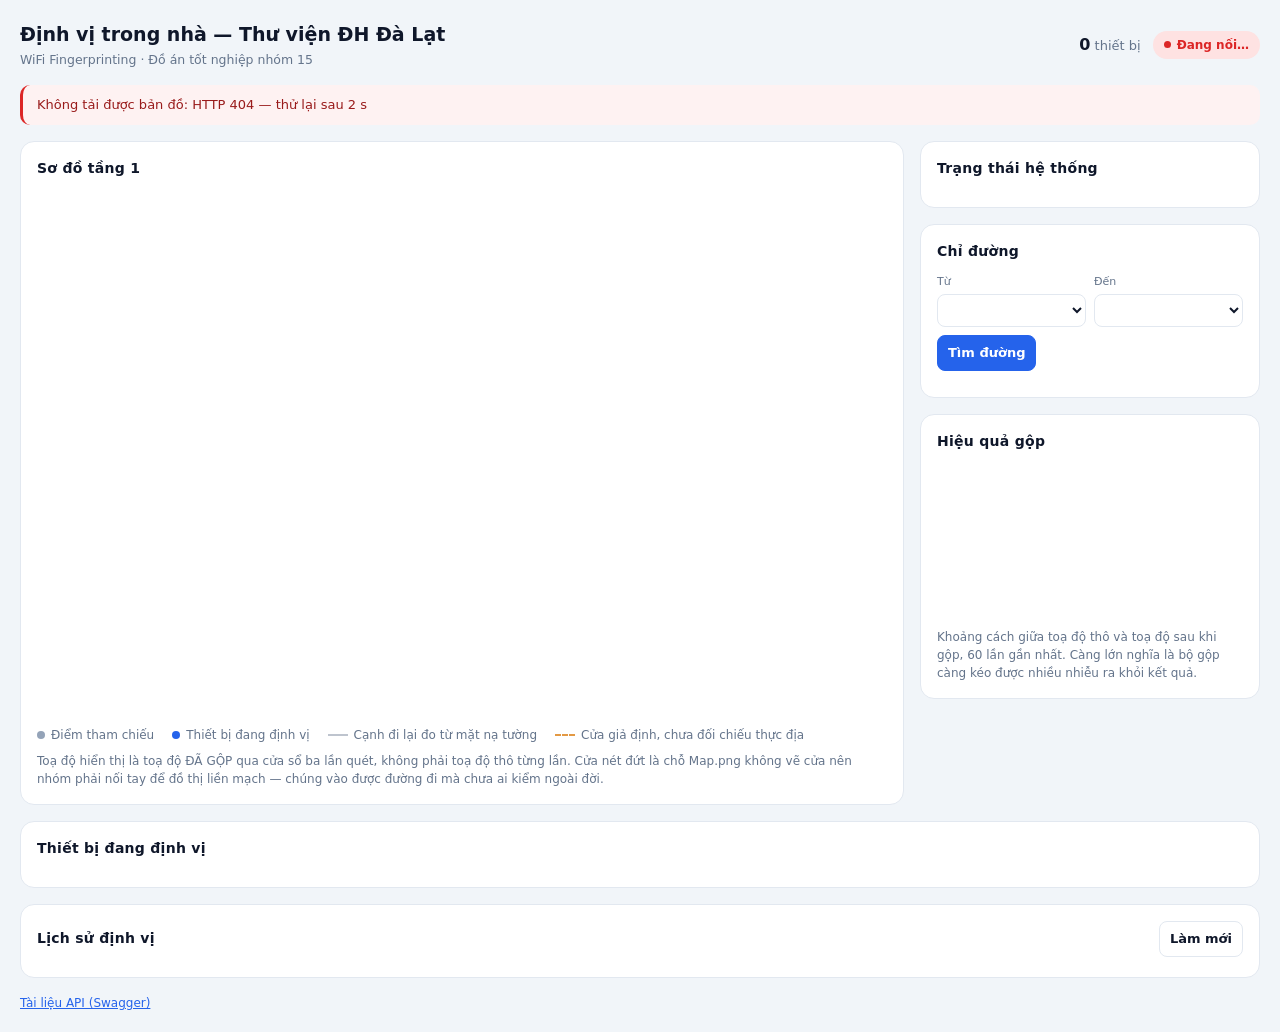
==== dashboard/index.html @ c0ff72ab "refactor(backend): bỏ WebSocket, gọn mã và kiểm thử; frontend đổi thành dashboard - Gỡ kênh WebSocke" ====
<!DOCTYPE html>
<html lang="vi">
<head>
  <meta charset="UTF-8">
  <meta name="viewport" content="width=device-width, initial-scale=1.0">
  <title>Dashboard — IPS Thư viện ĐH Đà Lạt</title>
  <link rel="stylesheet" href="src/css/style.css">
</head>
<body>
  <header class="thanh-tren">
    <div>
      <h1>Định vị trong nhà — Thư viện ĐH Đà Lạt</h1>
      <p class="phu-de">WiFi Fingerprinting · Đồ án tốt nghiệp nhóm 15</p>
    </div>
    <div class="thanh-phai">
      <span class="dem"><strong id="so-thiet-bi">0</strong> thiết bị</span>
      <span id="trang-thai-ket-noi" class="huy-hieu mat">Đang nối…</span>
    </div>
  </header>

  <p id="loi" class="bao-loi" hidden></p>

  <main>
    <section class="khung so-do-khung">
      <div class="dau-khung">
        <h2>Sơ đồ tầng 1</h2>
        <span id="pham-vi" class="ghi-chu"></span>
      </div>
      <div class="hop-canvas">
        <canvas id="so-do"></canvas>
      </div>
      <ul class="chu-giai">
        <li><span class="mau-diem"></span>Điểm tham chiếu</li>
        <li><span class="mau-thiet-bi"></span>Thiết bị đang định vị</li>
        <li><span class="mau-canh"></span>Cạnh đi lại đo từ mặt nạ tường</li>
        <li><span class="mau-cua"></span>Cửa giả định, chưa đối chiếu thực địa</li>
      </ul>
      <p class="ghi-chu">
        Toạ độ hiển thị là toạ độ ĐÃ GỘP qua cửa sổ ba lần quét, không phải toạ
        độ thô từng lần. Cửa nét đứt là chỗ Map.png không vẽ cửa nên nhóm phải nối
        tay để đồ thị liền mạch — chúng vào được đường đi mà chưa ai kiểm
        ngoài đời.
      </p>
    </section>

    <div class="cot-phai">
      <section class="khung">
        <h2>Trạng thái hệ thống</h2>
        <div id="the-he-thong" class="luoi-the"></div>
      </section>

      <section class="khung">
        <h2>Chỉ đường</h2>
        <div class="hang-chon">
          <label>Từ <select id="tu-rp"></select></label>
          <label>Đến <select id="den-rp"></select></label>
          <button id="nut-tim-duong" type="button">Tìm đường</button>
        </div>
        <p id="tom-tat-duong" class="ghi-chu"></p>
        <ol id="ket-qua-duong" class="chi-dan"></ol>
      </section>

      <section class="khung">
        <h2>Hiệu quả gộp</h2>
        <canvas id="bieu-do-gop"></canvas>
        <p class="ghi-chu">
          Khoảng cách giữa toạ độ thô và toạ độ sau khi gộp, 60 lần gần nhất.
          Càng lớn nghĩa là bộ gộp càng kéo được nhiều nhiễu ra khỏi kết quả.
        </p>
      </section>
    </div>
  </main>

  <section class="khung">
    <h2>Thiết bị đang định vị</h2>
    <div id="bang-thiet-bi" class="hop-bang"></div>
  </section>

  <section class="khung">
    <div class="dau-khung">
      <h2>Lịch sử định vị</h2>
      <button id="nut-lam-moi" type="button" class="nhe">Làm mới</button>
    </div>
    <div id="bang-lich-su" class="hop-bang"></div>
  </section>

  <footer>
    <a href="docs" target="_blank" rel="noopener">Tài liệu API (Swagger)</a>
  </footer>

  <script type="module" src="src/js/dashboard.js"></script>
</body>
</html>
---- dashboard/src/css/style.css ----
/* Web Dashboard - IPS DLU */

:root {
  --nen: #f1f5f9;
  --the: #ffffff;
  --muc: #0f172a;
  --muc-nhat: #64748b;
  --vien: #e2e8f0;
  --nhan: #2563eb;
  --cam: #e08a1e;
  --do: #dc2626;
  --xanh: #16a34a;
}

* { box-sizing: border-box; }

body {
  margin: 0;
  padding: 20px;
  font: 14px/1.5 system-ui, -apple-system, "Segoe UI", sans-serif;
  background: var(--nen);
  color: var(--muc);
}

h1 { margin: 0; font-size: 19px; }
h2 { margin: 0 0 12px; font-size: 14px; letter-spacing: 0.02em; }

.phu-de { margin: 2px 0 0; color: var(--muc-nhat); font-size: 12.5px; }

.thanh-tren {
  display: flex;
  flex-wrap: wrap;
  gap: 12px;
  align-items: center;
  justify-content: space-between;
  margin-bottom: 16px;
}

.thanh-phai { display: flex; align-items: center; gap: 12px; }
.dem { color: var(--muc-nhat); font-size: 13px; }
.dem strong { color: var(--muc); font-size: 16px; }

.huy-hieu {
  display: inline-flex;
  align-items: center;
  gap: 6px;
  padding: 5px 11px;
  border-radius: 999px;
  font-size: 12px;
  font-weight: 600;
}
.huy-hieu::before {
  content: "";
  width: 7px;
  height: 7px;
  border-radius: 50%;
  background: currentColor;
}
.huy-hieu.noi { background: #dcfce7; color: var(--xanh); }
.huy-hieu.mat { background: #fee2e2; color: var(--do); }

.bao-loi {
  margin: 0 0 16px;
  padding: 10px 14px;
  border-radius: 10px;
  border-left: 3px solid var(--do);
  background: #fef2f2;
  color: #991b1b;
  font-size: 13px;
}

/* Hai cột trên màn rộng, xếp chồng trên màn hẹp. minmax(0, ...) là bắt buộc:
   mặc định của grid là min-content nên canvas không co lại được. */
main {
  display: grid;
  grid-template-columns: minmax(0, 1fr) 340px;
  gap: 16px;
  align-items: start;
  margin-bottom: 16px;
}

@media (max-width: 940px) {
  main { grid-template-columns: minmax(0, 1fr); }
}

.khung {
  background: var(--the);
  border: 1px solid var(--vien);
  border-radius: 14px;
  padding: 16px;
  margin-bottom: 16px;
}
main > .khung, main .cot-phai > .khung:last-child { margin-bottom: 0; }

.dau-khung {
  display: flex;
  flex-wrap: wrap;
  gap: 8px;
  align-items: baseline;
  justify-content: space-between;
}
.dau-khung h2 { margin-bottom: 12px; }

.ghi-chu { margin: 8px 0 0; color: var(--muc-nhat); font-size: 12px; }

.hop-canvas { line-height: 0; }

/* Chú giải sơ đồ. Mẫu màu phải khớp hằng MAU trong js/map-renderer.js —
   lệch một chỗ là chú giải nói sai về chính hình ngay trên nó. */
.chu-giai {
  display: flex;
  flex-wrap: wrap;
  gap: 6px 18px;
  margin: 10px 0 0;
  padding: 0;
  list-style: none;
  color: var(--muc-nhat);
  font-size: 12px;
}
.chu-giai li { display: flex; align-items: center; gap: 6px; }
.chu-giai span { flex: none; }
/* Mỗi mẫu một khối tự chứa, không gộp selector: gộp thì màu của một lớp nằm
   ở khối khác với hình dạng của nó, test đối chiếu màu không đọc được. */
.mau-diem { width: 8px; height: 8px; border-radius: 50%; background: #94a3b8; }
.mau-thiet-bi { width: 8px; height: 8px; border-radius: 50%; background: #2563eb; }
.mau-canh { width: 20px; height: 0; border-top: 2px solid rgba(100, 116, 139, 0.42); }
.mau-cua { width: 20px; height: 0; border-top: 2px dashed rgba(217, 119, 6, 0.75); }
#so-do { max-width: 100%; }

.luoi-the { display: grid; grid-template-columns: 1fr 1fr; gap: 10px; }

.the-so-lieu {
  display: flex;
  flex-direction: column;
  gap: 2px;
  padding: 10px 12px;
  border-radius: 10px;
  background: var(--nen);
}
.the-so-lieu .nhan { font-size: 11px; color: var(--muc-nhat); }
.the-so-lieu .gia-tri { font-size: 16px; }
.the-so-lieu .phu { font-size: 11px; color: var(--muc-nhat); }

.hang-chon {
  display: flex;
  flex-wrap: wrap;
  gap: 8px;
  align-items: end;
}
.hang-chon label {
  display: flex;
  flex: 1 1 130px;
  flex-direction: column;
  gap: 4px;
  font-size: 11px;
  color: var(--muc-nhat);
}

select, button {
  font: inherit;
  padding: 7px 10px;
  border: 1px solid var(--vien);
  border-radius: 8px;
  background: var(--the);
  color: var(--muc);
}
select { width: 100%; font-size: 13px; }

button {
  background: var(--nhan);
  border-color: var(--nhan);
  color: #fff;
  font-size: 13px;
  font-weight: 600;
  cursor: pointer;
}
button:hover { filter: brightness(1.08); }
button.nhe { background: var(--the); border-color: var(--vien); color: var(--muc); }

.chi-dan { margin: 10px 0 0; padding-left: 20px; }
.chi-dan li { margin-bottom: 7px; font-size: 13px; }
.buoc-chinh { font-weight: 600; }
.buoc-den { color: var(--muc-nhat); margin-left: 5px; }

/* Bảng rộng phải tự cuộn ngang bên trong khung, không đẩy cả trang trượt. */
.hop-bang { overflow-x: auto; }

table { width: 100%; border-collapse: collapse; font-size: 13px; }
th, td {
  padding: 7px 10px;
  text-align: left;
  border-bottom: 1px solid var(--vien);
  white-space: nowrap;
}
th { font-size: 11px; color: var(--muc-nhat); font-weight: 600; }
tbody tr:last-child td { border-bottom: none; }

/* Chữ số đều bề rộng: cột toạ độ nhảy qua nhảy lại mỗi lần cập nhật nếu
   chữ số rộng hẹp khác nhau. */
.so { text-align: right; font-variant-numeric: tabular-nums; }

.trong { margin: 4px 0; color: var(--muc-nhat); font-size: 13px; }

footer { margin-top: 4px; font-size: 12px; }
footer a { color: var(--nhan); }
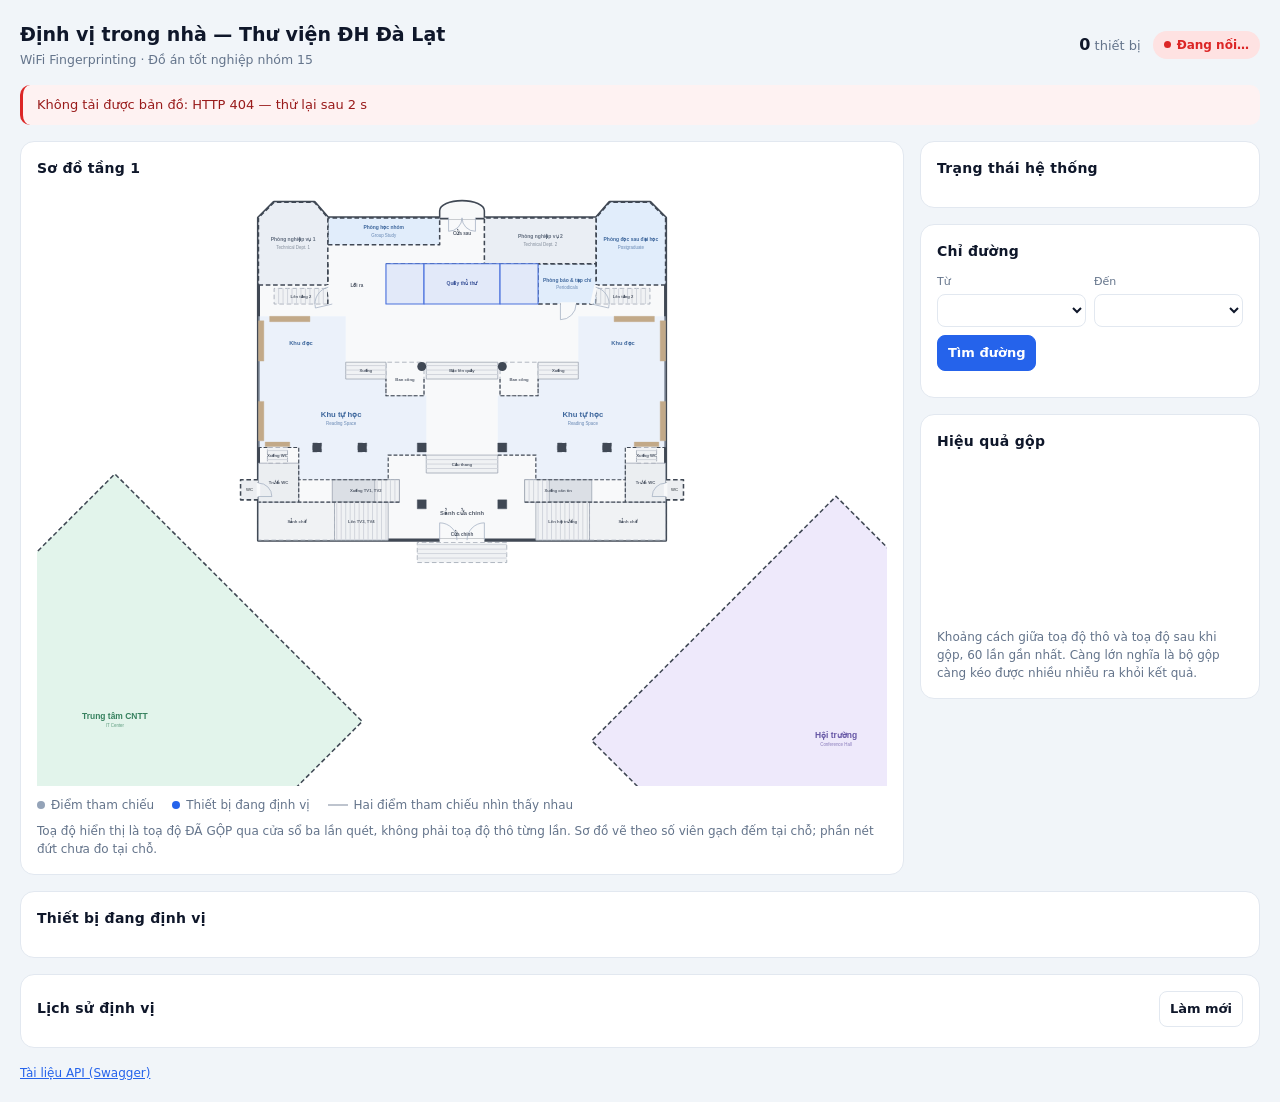
==== commit 41881235: "feat(map): chỉ đường theo sơ đồ đếm gạch, đích toạ độ, đo độ trễ máy chủ - tools/luoi_di_lai.py dựng" ====
--- a/dashboard/index.html
+++ b/dashboard/index.html
@@ -32,14 +32,12 @@
       <ul class="chu-giai">
         <li><span class="mau-diem"></span>Điểm tham chiếu</li>
         <li><span class="mau-thiet-bi"></span>Thiết bị đang định vị</li>
-        <li><span class="mau-canh"></span>Cạnh đi lại đo từ mặt nạ tường</li>
-        <li><span class="mau-cua"></span>Cửa giả định, chưa đối chiếu thực địa</li>
+        <li><span class="mau-canh"></span>Hai điểm tham chiếu nhìn thấy nhau</li>
       </ul>
       <p class="ghi-chu">
         Toạ độ hiển thị là toạ độ ĐÃ GỘP qua cửa sổ ba lần quét, không phải toạ
-        độ thô từng lần. Cửa nét đứt là chỗ Map.png không vẽ cửa nên nhóm phải nối
-        tay để đồ thị liền mạch — chúng vào được đường đi mà chưa ai kiểm
-        ngoài đời.
+        độ thô từng lần. Sơ đồ vẽ theo số viên gạch đếm tại chỗ; phần nét đứt
+        chưa đo tại chỗ.
       </p>
     </section>
 
--- a/dashboard/src/css/style.css
+++ b/dashboard/src/css/style.css
@@ -124,7 +124,6 @@
 .mau-diem { width: 8px; height: 8px; border-radius: 50%; background: #94a3b8; }
 .mau-thiet-bi { width: 8px; height: 8px; border-radius: 50%; background: #2563eb; }
 .mau-canh { width: 20px; height: 0; border-top: 2px solid rgba(100, 116, 139, 0.42); }
-.mau-cua { width: 20px; height: 0; border-top: 2px dashed rgba(217, 119, 6, 0.75); }
 #so-do { max-width: 100%; }
 
 .luoi-the { display: grid; grid-template-columns: 1fr 1fr; gap: 10px; }
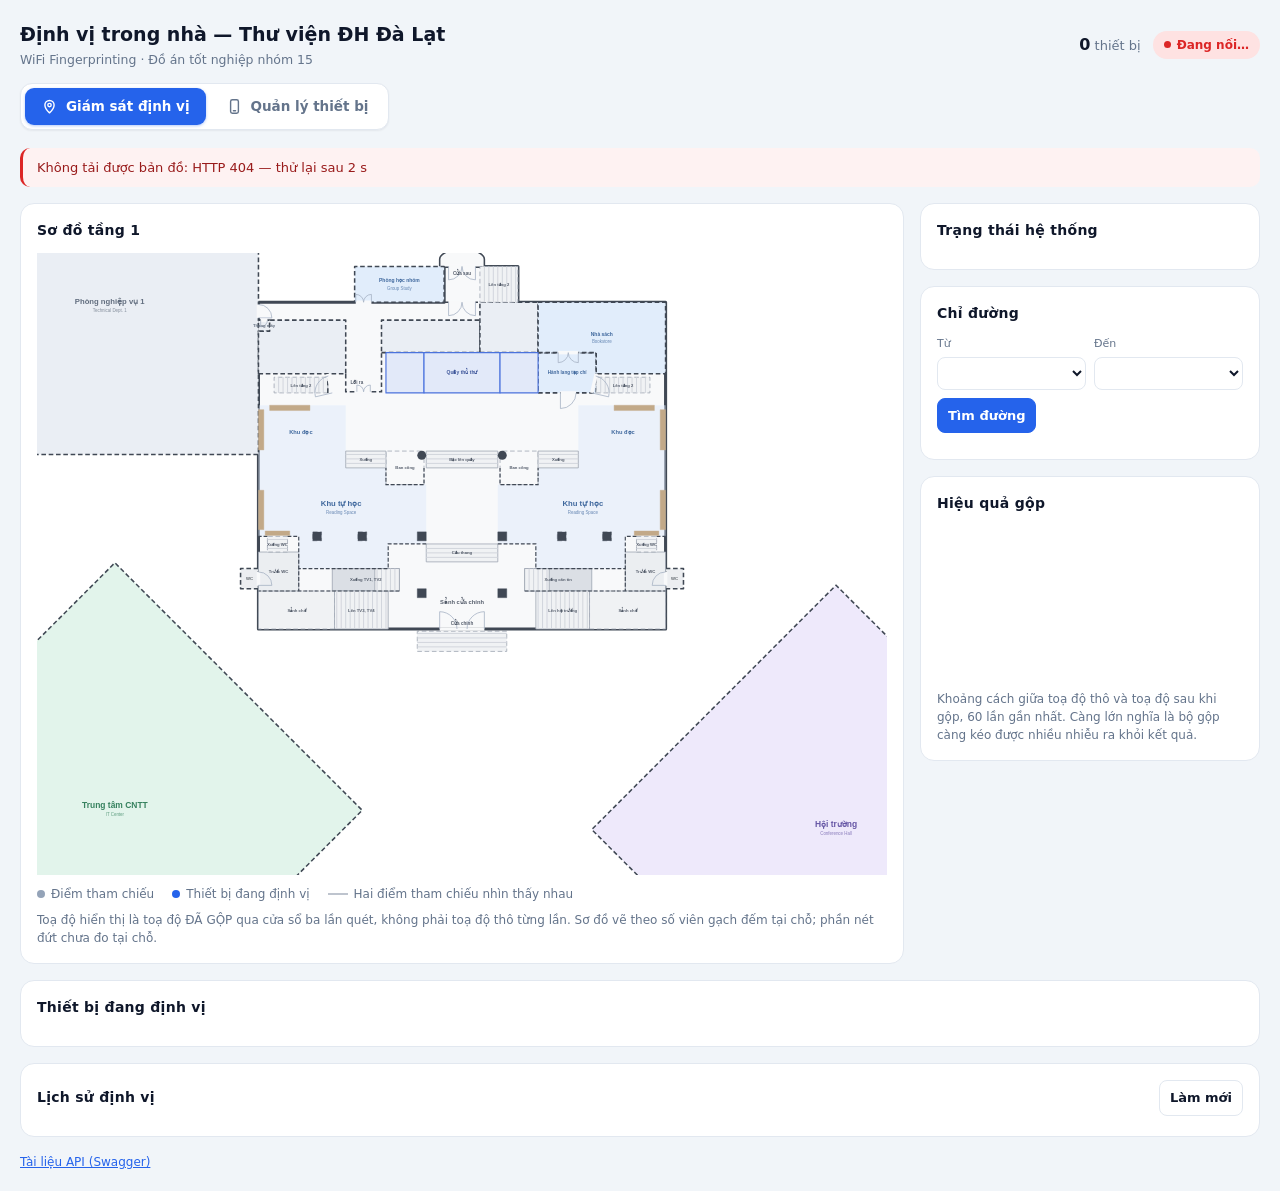
==== commit dc61cc3e: "feat(dashboard): trang Quản lý thiết bị, theo dõi AP lạ điện thoại bắt được, thanh chuyển trang và f" ====
--- a/dashboard/index.html
+++ b/dashboard/index.html
@@ -4,6 +4,7 @@
   <meta charset="UTF-8">
   <meta name="viewport" content="width=device-width, initial-scale=1.0">
   <title>Dashboard — IPS Thư viện ĐH Đà Lạt</title>
+  <link rel="icon" href="favicon.svg" type="image/svg+xml">
   <link rel="stylesheet" href="src/css/style.css">
 </head>
 <body>
@@ -17,6 +18,17 @@
       <span id="trang-thai-ket-noi" class="huy-hieu mat">Đang nối…</span>
     </div>
   </header>
+
+  <nav class="dieu-huong" aria-label="Chuyển trang">
+    <a href="./" aria-current="page">
+      <svg viewBox="0 0 24 24" aria-hidden="true"><path d="M12 21s-6.5-5.6-6.5-11a6.5 6.5 0 0 1 13 0c0 5.4-6.5 11-6.5 11z"/><circle cx="12" cy="10" r="2.4"/></svg>
+      <span>Giám sát định vị</span>
+    </a>
+    <a href="quan-ly.html">
+      <svg viewBox="0 0 24 24" aria-hidden="true"><rect x="6.5" y="2.5" width="11" height="19" rx="2.5"/><path d="M10.5 18h3"/></svg>
+      <span>Quản lý thiết bị</span>
+    </a>
+  </nav>
 
   <p id="loi" class="bao-loi" hidden></p>
 
--- a/dashboard/src/css/style.css
+++ b/dashboard/src/css/style.css
@@ -202,3 +202,68 @@
 
 footer { margin-top: 4px; font-size: 12px; }
 footer a { color: var(--nhan); }
+
+/* Chuyển giữa trang giám sát và trang quản lý: hai nút dính liền, trang đang xem tô đặc. */
+.dieu-huong {
+  display: inline-flex;
+  gap: 4px;
+  margin: -2px 0 18px;
+  padding: 4px;
+  border: 1px solid var(--vien);
+  border-radius: 12px;
+  background: var(--the);
+  box-shadow: 0 1px 2px rgba(15, 23, 42, 0.06);
+}
+.dieu-huong a {
+  display: inline-flex;
+  align-items: center;
+  justify-content: center;
+  gap: 8px;
+  padding: 8px 16px;
+  border-radius: 9px;
+  color: var(--muc-nhat);
+  font-size: 13.5px;
+  font-weight: 600;
+  text-decoration: none;
+  white-space: nowrap;
+  transition: background-color 0.15s, color 0.15s;
+}
+.dieu-huong svg {
+  width: 17px;
+  height: 17px;
+  fill: none;
+  stroke: currentColor;
+  stroke-width: 2;
+  stroke-linecap: round;
+  stroke-linejoin: round;
+}
+.dieu-huong a:hover { background: var(--nen); color: var(--muc); }
+.dieu-huong a:focus-visible { outline: 2px solid var(--nhan); outline-offset: 2px; }
+.dieu-huong a[aria-current="page"] {
+  background: var(--nhan);
+  color: #fff;
+  box-shadow: 0 1px 3px rgba(37, 99, 235, 0.35);
+}
+@media (max-width: 560px) {
+  .dieu-huong { display: flex; }
+  .dieu-huong a { flex: 1; padding: 9px 10px; }
+}
+
+/* Trang Quản lý: sơ đồ 2/3 bề ngang, khung đếm 1/3. */
+main.luoi-quan-ly { grid-template-columns: minmax(0, 2fr) minmax(260px, 1fr); }
+@media (max-width: 940px) {
+  main.luoi-quan-ly { grid-template-columns: minmax(0, 1fr); }
+}
+#the-dem { grid-template-columns: 1fr; }
+#the-dem .gia-tri { font-size: 28px; line-height: 1.2; }
+
+/* Bảng AP lạ ở trang Quản lý */
+.dau-khung { display: flex; flex-wrap: wrap; gap: 8px; align-items: baseline; justify-content: space-between; }
+.loc { display: inline-flex; gap: 6px; align-items: center; color: var(--muc-nhat); font-size: 12.5px; cursor: pointer; }
+.luoi-the-3 { grid-template-columns: repeat(3, 1fr); margin-bottom: 12px; }
+@media (max-width: 560px) { .luoi-the-3 { grid-template-columns: 1fr; } }
+td.ma { font-family: ui-monospace, Consolas, monospace; font-size: 12.5px; white-space: nowrap; }
+td.nhan-moi, td.nhan-cu { font-size: 12px; font-weight: 600; white-space: nowrap; }
+td.nhan-moi { color: var(--cam); }
+td.nhan-cu { color: var(--muc-nhat); }
+td.thuong-xuyen { font-weight: 700; color: var(--muc); }
